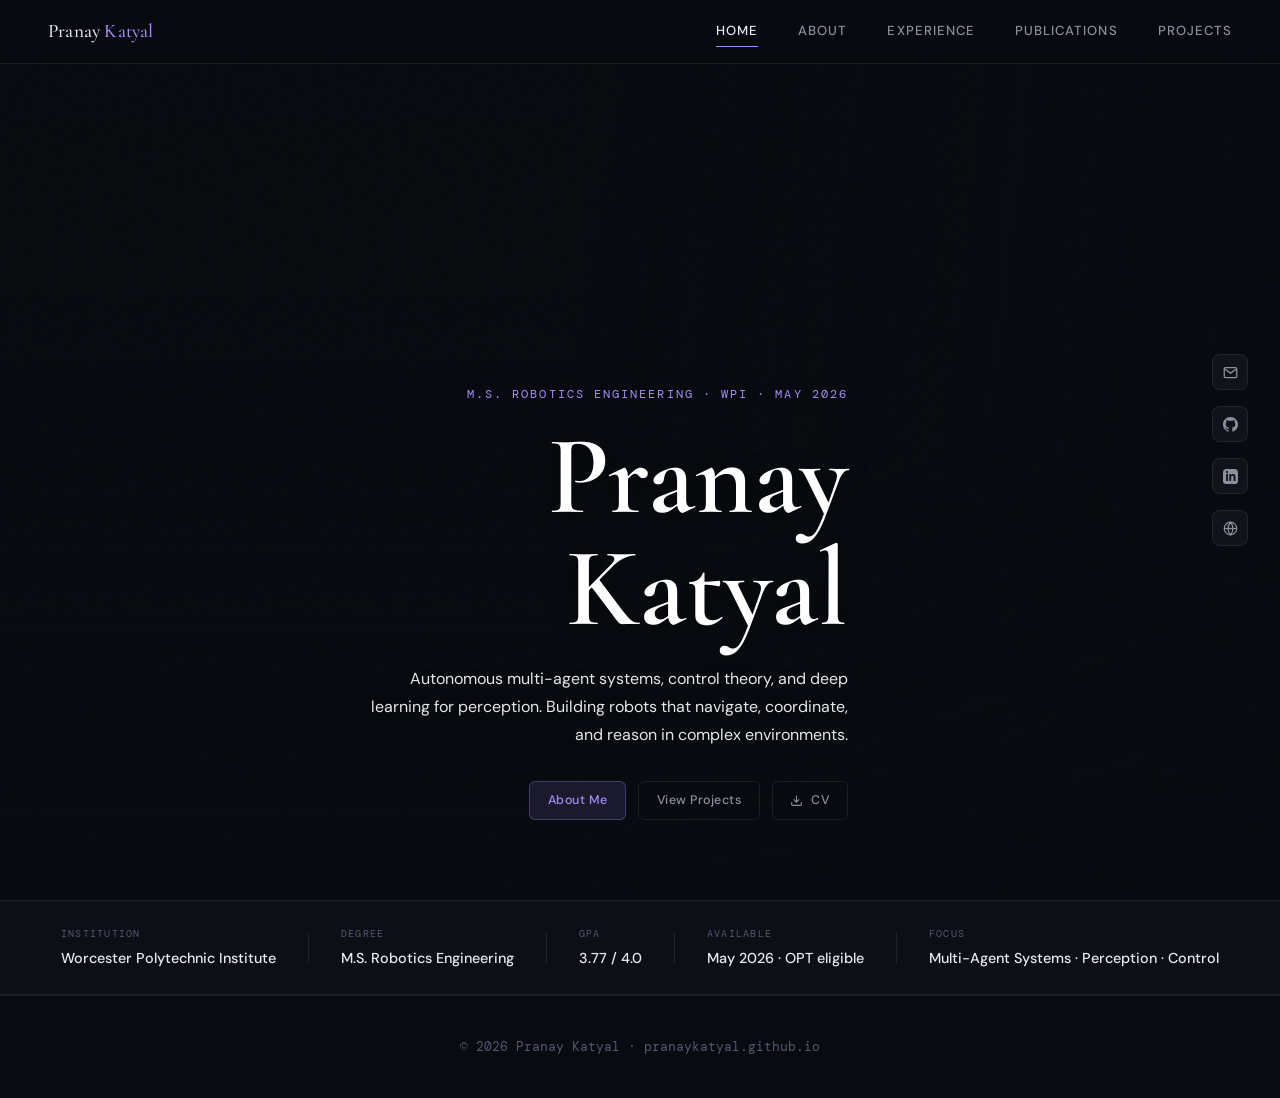
==== index.html @ c5bf6b52 "Update index.html" ====
<!DOCTYPE html>
<html lang="en">
<head>
  <meta charset="UTF-8">
  <meta name="viewport" content="width=device-width, initial-scale=1.0">
  <title>Pranay Katyal — Robotics Engineer</title>
  <link rel="stylesheet" href="shared.css">
  <style>
    /* ── Hero ── */
    .hero {
      position: relative;
      height: 100vh;
      min-height: 600px;
      overflow: hidden;
      display: flex;
      align-items: flex-end;
      justify-content: flex-end;
      padding-bottom: 5rem;
      padding-right: 4rem;
    }

    /* Video layers */
    .hero-video-wrap {
      position: absolute;
      inset: 0;
      z-index: 0;
    }
    .hero-video-wrap video {
      position: absolute;
      inset: 0;
      width: 100%;
      height: 100%;
      object-fit: cover;
    }
      gap: 1rem;
    }
    .demo-item {
      position: relative;
      border-radius: 10px;
      overflow: hidden;
      background: var(--bg2);
      border: 1px solid var(--glass-border);
      aspect-ratio: 16/9;
      transition: border-color 0.3s, transform 0.3s var(--ease);
    }
    .demo-item:hover {
      border-color: rgba(167,139,250,0.4);
      transform: translateY(-2px);
    }
    .demo-item iframe, .demo-item video {
      position: absolute;
      inset: 0;
      width: 100%;
      height: 100%;
      border: none;
      object-fit: cover;
    }
    .demo-item-label {
      position: absolute;
      bottom: 0; left: 0; right: 0;
      padding: 0.5rem 0.75rem;
      background: linear-gradient(to top, rgba(8,11,16,0.9), transparent);
      font-size: 0.72rem;
      color: var(--text-2);
      font-weight: 500;
      pointer-events: none;
      z-index: 2;
    }
    @media (max-width: 900px) { .demo-reel-grid { grid-template-columns: repeat(2, 1fr); } }
    @media (max-width: 480px) { .demo-reel-grid { grid-template-columns: 1fr; } }

    /* Gradient overlay */
    .hero-overlay {
      position: absolute;
      inset: 0;
      background:
        linear-gradient(to top, rgba(8,11,16,0.75) 0%, rgba(8,11,16,0.1) 50%, rgba(8,11,16,0.05) 100%),
        linear-gradient(to left, rgba(8,11,16,0.5) 0%, transparent 55%);
      z-index: 1;
    }

    /* Content */
    .hero-content {
      position: relative;
      z-index: 2;
      max-width: 680px;
      text-align: right;
    }
    .hero-eyebrow {
      font-family: var(--mono);
      font-size: 0.72rem;
      letter-spacing: 0.18em;
      text-transform: uppercase;
      color: var(--purple);
      margin-bottom: 1rem;
      text-shadow: 0 1px 8px rgba(0,0,0,0.8);
      opacity: 0;
      animation: fadeUp 0.8s var(--ease) 0.3s forwards;
    }
    .hero-name {
      font-family: var(--serif);
      font-size: clamp(3.5rem, 9vw, 7rem);
      font-weight: 600;
      line-height: 1.0;
      color: #ffffff;
      text-shadow: 0 2px 20px rgba(0,0,0,0.5);
      margin-bottom: 1.25rem;
      opacity: 0;
      animation: fadeUp 0.9s var(--ease) 0.5s forwards;
    }
    .hero-desc {
      font-size: 1rem;
      color: rgba(255,255,255,0.9);
      max-width: 480px;
      line-height: 1.75;
      margin-bottom: 2rem;
      text-shadow: 0 1px 8px rgba(0,0,0,0.6);
      margin-left: auto;
      opacity: 0;
      animation: fadeUp 0.9s var(--ease) 0.7s forwards;
    }
    .hero-links {
      display: flex;
      gap: 0.75rem;
      flex-wrap: wrap;
      justify-content: flex-end;
      opacity: 0;
      animation: fadeUp 0.9s var(--ease) 0.9s forwards;
    }



    /* Social strip */
    .social-strip {
      position: absolute;
      right: 2rem;
      top: 50%;
      transform: translateY(-50%);
      z-index: 3;
      display: flex;
      flex-direction: column;
      gap: 1rem;
    }
    .social-strip a {
      width: 36px;
      height: 36px;
      display: flex;
      align-items: center;
      justify-content: center;
      background: var(--glass);
      border: 1px solid var(--glass-border);
      border-radius: 8px;
      color: var(--text-2);
      backdrop-filter: blur(8px);
      transition: all 0.2s;
      font-size: 0.85rem;
    }
    .social-strip a:hover {
      border-color: var(--purple);
      color: var(--purple);
      background: var(--purple-dim);
    }

    @keyframes fadeUp {
      from { opacity: 0; transform: translateY(20px); }
      to   { opacity: 1; transform: translateY(0); }
    }

    /* ── Quick info strip below hero ── */
    .info-strip {
      border-top: 1px solid var(--glass-border);
      border-bottom: 1px solid var(--glass-border);
      background: rgba(13,17,23,0.9);
      padding: 1.5rem 0;
    }
    .info-strip .container {
      display: flex;
      gap: 2rem;
      align-items: center;
      flex-wrap: nowrap;
      justify-content: center;
    }
    .info-item-value {
      font-size: 0.85rem;
      color: var(--text);
      font-weight: 500;
      white-space: nowrap;
    }
    .info-item-label {
      font-family: var(--mono);
      font-size: 0.62rem;
      letter-spacing: 0.12em;
      text-transform: uppercase;
      color: var(--text-3);
      white-space: nowrap;
    }
    .info-item {
      display: flex;
      flex-direction: column;
      gap: 0.2rem;
    }
    .info-item-label {
      font-family: var(--mono);
      font-size: 0.65rem;
      letter-spacing: 0.12em;
      text-transform: uppercase;
      color: var(--text-3);
    }
    .info-item-value {
      font-size: 0.9rem;
      color: var(--text);
      font-weight: 500;
    }
    .info-sep {
      width: 1px;
      height: 30px;
      background: var(--glass-border);
      flex-shrink: 0;
    }

    @media (max-width: 768px) {
      .social-strip { display: none; }
      .hero-content { max-width: 100%; }
      .info-strip .container { gap: 1.5rem; }
      .info-sep { display: none; }
    }
  </style>
</head>
<body>

<nav class="site-nav">
  <a href="index.html" class="nav-name">Pranay <span>Katyal</span></a>
  <div class="nav-links">
    <a href="index.html" class="active">Home</a>
    <a href="about.html">About</a>
    <a href="experience.html">Experience</a>
    <a href="publications.html">Publications</a>
    <a href="projects.html">Projects</a>
  </div>
</nav>

<!-- ── Hero ── -->
<section class="hero">
  <div class="hero-video-wrap">
    <!-- Replace with your actual research video filename -->
    <video autoplay muted loop playsinline src="videos/portfolio_landing.mp4"></video>
  </div>
  <div class="hero-overlay"></div>

  <div class="container">
    <div class="hero-content">
      <p class="hero-eyebrow">M.S. Robotics Engineering · WPI · May 2026</p>
      <h1 class="hero-name">Pranay<br>Katyal</h1>
      <p class="hero-desc">Autonomous multi-agent systems, control theory, and deep learning for perception. Building robots that navigate, coordinate, and reason in complex environments.</p>
      <div class="hero-links">
        <a href="about.html" class="btn btn-solid">About Me</a>
        <a href="projects.html" class="btn btn-ghost">View Projects</a>
        <a href="Pranay_Katyal_Robotics_CV.pdf" download class="btn btn-ghost">
          <svg width="13" height="13" viewBox="0 0 24 24" fill="none" stroke="currentColor" stroke-width="2"><path d="M21 15v4a2 2 0 0 1-2 2H5a2 2 0 0 1-2-2v-4"/><polyline points="7 10 12 15 17 10"/><line x1="12" y1="3" x2="12" y2="15"/></svg>
          CV
        </a>
      </div>
    </div>
  </div>

  <!-- Social strip -->
  <div class="social-strip">
    <a href="mailto:pranaykatyal2@gmail.com" title="Email">
      <svg width="15" height="15" viewBox="0 0 24 24" fill="none" stroke="currentColor" stroke-width="2"><path d="M4 4h16c1.1 0 2 .9 2 2v12c0 1.1-.9 2-2 2H4c-1.1 0-2-.9-2-2V6c0-1.1.9-2 2-2z"/><polyline points="22,6 12,13 2,6"/></svg>
    </a>
    <a href="https://github.com/pranaykatyal" target="_blank" title="GitHub">
      <svg width="15" height="15" viewBox="0 0 24 24" fill="currentColor"><path d="M12 0c-6.626 0-12 5.373-12 12 0 5.302 3.438 9.8 8.207 11.387.599.111.793-.261.793-.577v-2.234c-3.338.726-4.033-1.416-4.033-1.416-.546-1.387-1.333-1.756-1.333-1.756-1.089-.745.083-.729.083-.729 1.205.084 1.839 1.237 1.839 1.237 1.07 1.834 2.807 1.304 3.492.997.107-.775.418-1.305.762-1.604-2.665-.305-5.467-1.334-5.467-5.931 0-1.311.469-2.381 1.236-3.221-.124-.303-.535-1.524.117-3.176 0 0 1.008-.322 3.301 1.23.957-.266 1.983-.399 3.003-.404 1.02.005 2.047.138 3.006.404 2.291-1.552 3.297-1.23 3.297-1.23.653 1.653.242 2.874.118 3.176.77.84 1.235 1.911 1.235 3.221 0 4.609-2.807 5.624-5.479 5.921.43.372.823 1.102.823 2.222v3.293c0 .319.192.694.801.576 4.765-1.589 8.199-6.086 8.199-11.386 0-6.627-5.373-12-12-12z"/></svg>
    </a>
    <a href="https://www.linkedin.com/in/pranay-katyal/" target="_blank" title="LinkedIn">
      <svg width="15" height="15" viewBox="0 0 24 24" fill="currentColor"><path d="M19 0h-14c-2.761 0-5 2.239-5 5v14c0 2.761 2.239 5 5 5h14c2.762 0 5-2.239 5-5v-14c0-2.761-2.238-5-5-5zm-11 19h-3v-11h3v11zm-1.5-12.268c-.966 0-1.75-.79-1.75-1.764s.784-1.764 1.75-1.764 1.75.79 1.75 1.764-.783 1.764-1.75 1.764zm13.5 12.268h-3v-5.604c0-3.368-4-3.113-4 0v5.604h-3v-11h3v1.765c1.396-2.586 7-2.777 7 2.476v6.759z"/></svg>
    </a>
    <a href="https://pranaykatyal.github.io" title="Portfolio">
      <svg width="15" height="15" viewBox="0 0 24 24" fill="none" stroke="currentColor" stroke-width="2"><circle cx="12" cy="12" r="10"/><line x1="2" y1="12" x2="22" y2="12"/><path d="M12 2a15.3 15.3 0 0 1 4 10 15.3 15.3 0 0 1-4 10 15.3 15.3 0 0 1-4-10 15.3 15.3 0 0 1 4-10z"/></svg>
    </a>
  </div>


</section>

<!-- ── Info strip ── -->
<div class="info-strip">
  <div class="container">
    <div class="info-item">
      <span class="info-item-label">Institution</span>
      <span class="info-item-value">Worcester Polytechnic Institute</span>
    </div>
    <div class="info-sep"></div>
    <div class="info-item">
      <span class="info-item-label">Degree</span>
      <span class="info-item-value">M.S. Robotics Engineering</span>
    </div>
    <div class="info-sep"></div>
    <div class="info-item">
      <span class="info-item-label">GPA</span>
      <span class="info-item-value">3.77 / 4.0</span>
    </div>
    <div class="info-sep"></div>
    <div class="info-item">
      <span class="info-item-label">Available</span>
      <span class="info-item-value">May 2026 · OPT eligible</span>
    </div>
    <div class="info-sep"></div>
    <div class="info-item">
      <span class="info-item-label">Focus</span>
      <span class="info-item-value">Multi-Agent Systems · Perception · Control</span>
    </div>
  </div>
</div>

<footer class="site-footer">
  <p>© 2026 Pranay Katyal · pranaykatyal.github.io</p>
</footer>

<script>
  const reveals = document.querySelectorAll('.reveal');
  const ro = new IntersectionObserver(entries => {
    entries.forEach(e => { if (e.isIntersecting) e.target.classList.add('visible'); });
  }, { threshold: 0.1 });
  reveals.forEach(el => ro.observe(el));
</script>
</body>
</html>
---- shared.css ----
/* ============================================================
   SHARED STYLES — pranaykatyal.github.io
   ============================================================ */

@import url('https://fonts.googleapis.com/css2?family=DM+Sans:ital,wght@0,300;0,400;0,500;0,600;1,300&family=DM+Mono:wght@400;500&family=Cormorant+Garamond:wght@400;500;600&display=swap');

/* ── Variables ── */
:root {
  --bg:          #080b10;
  --bg1:         #0d1117;
  --bg2:         #111620;
  --glass:       rgba(255,255,255,0.04);
  --glass-border:rgba(255,255,255,0.08);
  --glass-hover: rgba(255,255,255,0.07);
  --purple:      #a78bfa;
  --purple-dim:  rgba(167,139,250,0.12);
  --purple-glow: rgba(167,139,250,0.25);
  --text:        #e8eaf0;
  --text-2:      #8b90a0;
  --text-3:      #545870;
  --mono:        'DM Mono', monospace;
  --sans:        'DM Sans', sans-serif;
  --serif:       'Cormorant Garamond', serif;
  --radius:      12px;
  --nav-h:       64px;
  --ease:        cubic-bezier(0.16,1,0.3,1);
}

/* ── Reset ── */
*, *::before, *::after { box-sizing: border-box; margin: 0; padding: 0; }
html { scroll-behavior: smooth; }
body {
  background: var(--bg);
  color: var(--text);
  font-family: var(--sans);
  font-size: 15px;
  line-height: 1.7;
  -webkit-font-smoothing: antialiased;
  overflow-x: hidden;
}
a { color: inherit; text-decoration: none; }
img { display: block; max-width: 100%; }
ul { list-style: none; }

/* ── Noise texture overlay ── */
body::before {
  content: '';
  position: fixed;
  inset: 0;
  background-image: url("data:image/svg+xml,%3Csvg viewBox='0 0 200 200' xmlns='http://www.w3.org/2000/svg'%3E%3Cfilter id='n'%3E%3CfeTurbulence type='fractalNoise' baseFrequency='0.9' numOctaves='4' stitchTiles='stitch'/%3E%3C/filter%3E%3Crect width='100%25' height='100%25' filter='url(%23n)' opacity='0.03'/%3E%3C/svg%3E");
  pointer-events: none;
  z-index: 0;
  opacity: 0.4;
}

/* ── Nav ── */
nav.site-nav {
  position: fixed;
  top: 0; left: 0; right: 0;
  height: var(--nav-h);
  z-index: 100;
  display: flex;
  align-items: center;
  justify-content: space-between;
  padding: 0 3rem;
  background: rgba(8,11,16,0.8);
  backdrop-filter: blur(20px);
  border-bottom: 1px solid var(--glass-border);
  transition: background 0.3s;
}
.nav-name {
  font-family: var(--serif);
  font-size: 1.2rem;
  font-weight: 500;
  color: var(--text);
  letter-spacing: 0.01em;
}
.nav-name span {
  color: var(--purple);
}
.nav-links {
  display: flex;
  gap: 2.5rem;
  align-items: center;
}
.nav-links a {
  font-size: 0.82rem;
  font-weight: 500;
  letter-spacing: 0.08em;
  text-transform: uppercase;
  color: var(--text-2);
  transition: color 0.2s;
  position: relative;
}
.nav-links a::after {
  content: '';
  position: absolute;
  bottom: -4px; left: 0;
  width: 0; height: 1px;
  background: var(--purple);
  transition: width 0.3s var(--ease);
}
.nav-links a:hover,
.nav-links a.active { color: var(--text); }
.nav-links a:hover::after,
.nav-links a.active::after { width: 100%; }

/* ── Page wrapper ── */
.page-body {
  padding-top: var(--nav-h);
  position: relative;
  z-index: 1;
}

/* ── Section ── */
.section {
  padding: 6rem 0;
}
.container {
  max-width: 1100px;
  margin: 0 auto;
  padding: 0 2rem;
}

/* ── Section title ── */
.section-label {
  font-family: var(--mono);
  font-size: 0.72rem;
  letter-spacing: 0.15em;
  text-transform: uppercase;
  color: var(--purple);
  margin-bottom: 0.75rem;
}
.section-title {
  font-family: var(--serif);
  font-size: clamp(2rem, 4vw, 3rem);
  font-weight: 500;
  line-height: 1.15;
  color: var(--text);
  margin-bottom: 3rem;
}
.section-title em {
  font-style: italic;
  color: var(--purple);
}

/* ── Glass card ── */
.glass-card {
  background: var(--glass);
  border: 1px solid var(--glass-border);
  border-radius: var(--radius);
  backdrop-filter: blur(12px);
  transition: background 0.3s, border-color 0.3s, transform 0.3s var(--ease), box-shadow 0.3s;
}
.glass-card:hover {
  background: var(--glass-hover);
  border-color: rgba(167,139,250,0.2);
  transform: translateY(-3px);
  box-shadow: 0 12px 40px rgba(0,0,0,0.4);
}

/* ── Tags ── */
.tag-row {
  display: flex;
  flex-wrap: wrap;
  gap: 0.4rem;
}
.tag {
  font-family: var(--mono);
  font-size: 0.7rem;
  padding: 0.25rem 0.65rem;
  border-radius: 4px;
  background: var(--purple-dim);
  color: var(--purple);
  border: 1px solid rgba(167,139,250,0.2);
  white-space: nowrap;
}

/* ── Buttons ── */
.btn {
  display: inline-flex;
  align-items: center;
  gap: 0.5rem;
  padding: 0.5rem 1.1rem;
  border-radius: 6px;
  font-size: 0.78rem;
  font-weight: 500;
  letter-spacing: 0.04em;
  cursor: pointer;
  transition: all 0.2s;
  border: none;
  white-space: nowrap;
}
.btn-ghost {
  background: transparent;
  border: 1px solid var(--glass-border);
  color: var(--text-2);
}
.btn-ghost:hover {
  border-color: var(--purple);
  color: var(--purple);
  background: var(--purple-dim);
}
.btn-solid {
  background: var(--purple-dim);
  border: 1px solid rgba(167,139,250,0.3);
  color: var(--purple);
}
.btn-solid:hover {
  background: rgba(167,139,250,0.2);
  box-shadow: 0 0 20px var(--purple-glow);
}

/* ── Divider ── */
.divider {
  width: 40px;
  height: 1px;
  background: var(--purple);
  margin: 1.5rem 0;
  opacity: 0.6;
}

/* ── Fade-in on scroll ── */
.reveal {
  opacity: 0;
  transform: translateY(24px);
  transition: opacity 0.7s var(--ease), transform 0.7s var(--ease);
}
.reveal.visible {
  opacity: 1;
  transform: translateY(0);
}

/* ── Footer ── */
footer.site-footer {
  border-top: 1px solid var(--glass-border);
  padding: 2.5rem 0;
  text-align: center;
}
footer.site-footer p {
  font-size: 0.8rem;
  color: var(--text-3);
  font-family: var(--mono);
}

/* ── Scrollbar ── */
::-webkit-scrollbar { width: 4px; }
::-webkit-scrollbar-track { background: var(--bg); }
::-webkit-scrollbar-thumb { background: var(--text-3); border-radius: 2px; }

/* ── Responsive ── */
@media (max-width: 768px) {
  nav.site-nav { padding: 0 1.5rem; }
  .nav-links { gap: 1.25rem; }
  .nav-links a { font-size: 0.75rem; }
  .section { padding: 4rem 0; }
  .container { padding: 0 1.25rem; }
}
@media (max-width: 480px) {
  .nav-links { gap: 0.85rem; }
  .nav-name { font-size: 1rem; }
}
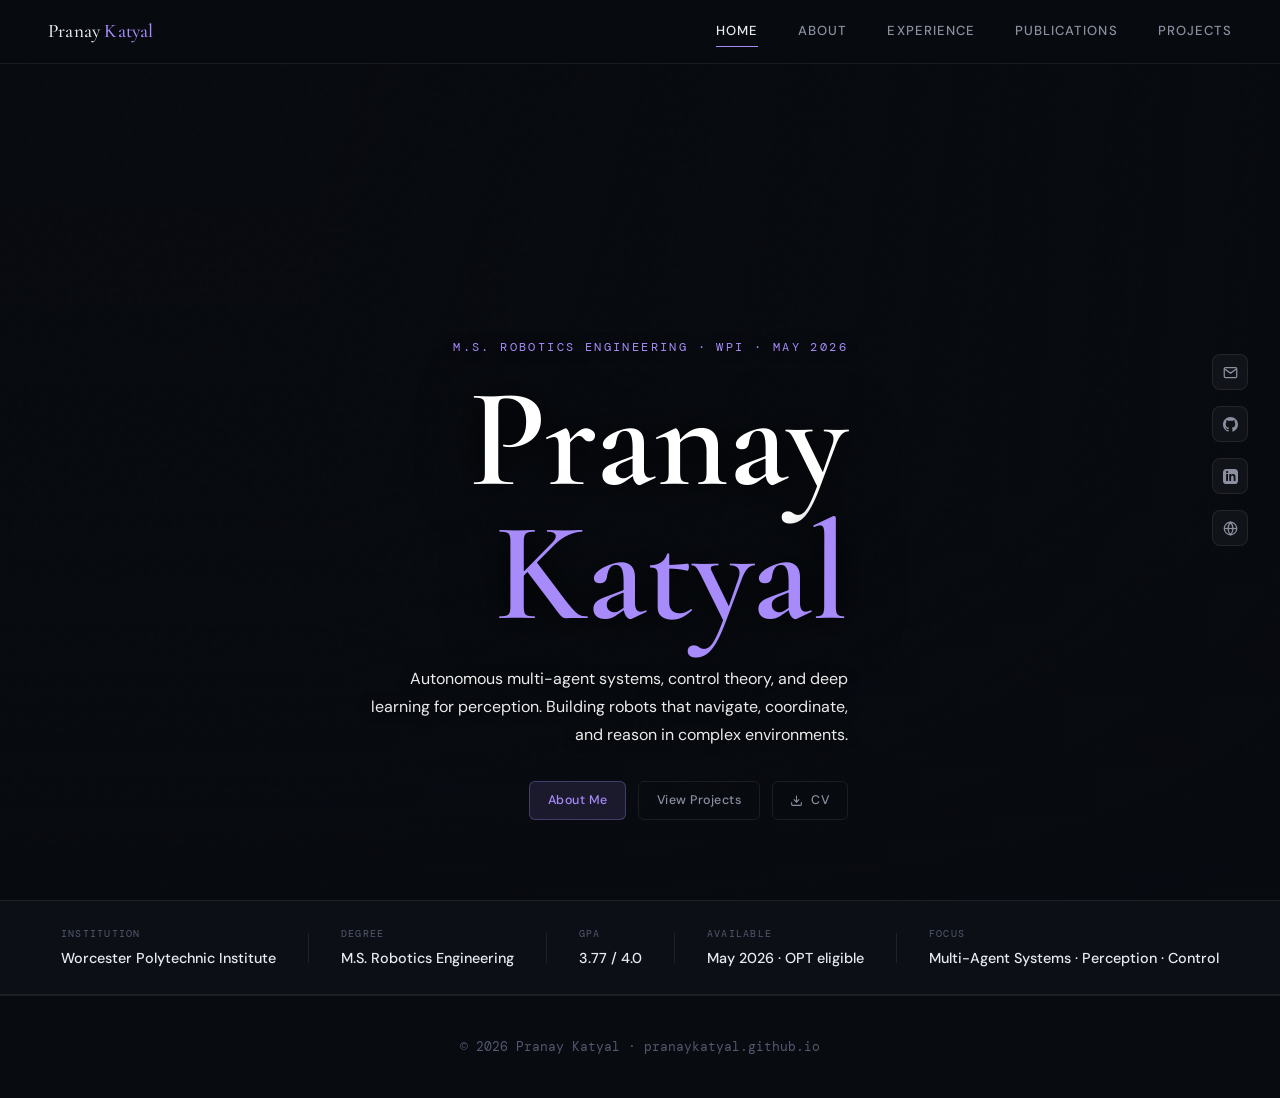
==== commit a302d428: "Update index.html" ====
--- a/index.html
+++ b/index.html
@@ -74,8 +74,8 @@
       position: absolute;
       inset: 0;
       background:
-        linear-gradient(to top, rgba(8,11,16,0.75) 0%, rgba(8,11,16,0.1) 50%, rgba(8,11,16,0.05) 100%),
-        linear-gradient(to left, rgba(8,11,16,0.5) 0%, transparent 55%);
+        linear-gradient(to top, rgba(8,11,16,0.85) 0%, rgba(8,11,16,0.15) 45%, rgba(8,11,16,0.05) 100%),
+        linear-gradient(to left, rgba(8,11,16,0.75) 0%, rgba(8,11,16,0.2) 50%, transparent 75%);
       z-index: 1;
     }
 
@@ -83,38 +83,39 @@
     .hero-content {
       position: relative;
       z-index: 2;
-      max-width: 680px;
+      max-width: 750px;
       text-align: right;
     }
     .hero-eyebrow {
       font-family: var(--mono);
-      font-size: 0.72rem;
-      letter-spacing: 0.18em;
+      font-size: 0.75rem;
+      letter-spacing: 0.2em;
       text-transform: uppercase;
       color: var(--purple);
       margin-bottom: 1rem;
-      text-shadow: 0 1px 8px rgba(0,0,0,0.8);
+      text-shadow: 0 1px 12px rgba(0,0,0,1);
       opacity: 0;
       animation: fadeUp 0.8s var(--ease) 0.3s forwards;
     }
     .hero-name {
       font-family: var(--serif);
-      font-size: clamp(3.5rem, 9vw, 7rem);
+      font-size: clamp(4.5rem, 11vw, 9rem);
       font-weight: 600;
-      line-height: 1.0;
+      line-height: 0.95;
       color: #ffffff;
-      text-shadow: 0 2px 20px rgba(0,0,0,0.5);
-      margin-bottom: 1.25rem;
+      text-shadow: 0 2px 30px rgba(0,0,0,0.9), 0 4px 60px rgba(0,0,0,0.6);
+      margin-bottom: 1.5rem;
       opacity: 0;
       animation: fadeUp 0.9s var(--ease) 0.5s forwards;
     }
+    .hero-name .accent { color: var(--purple); }
     .hero-desc {
       font-size: 1rem;
-      color: rgba(255,255,255,0.9);
+      color: rgba(255,255,255,0.92);
       max-width: 480px;
       line-height: 1.75;
       margin-bottom: 2rem;
-      text-shadow: 0 1px 8px rgba(0,0,0,0.6);
+      text-shadow: 0 1px 12px rgba(0,0,0,0.9);
       margin-left: auto;
       opacity: 0;
       animation: fadeUp 0.9s var(--ease) 0.7s forwards;
@@ -250,7 +251,7 @@
   <div class="container">
     <div class="hero-content">
       <p class="hero-eyebrow">M.S. Robotics Engineering · WPI · May 2026</p>
-      <h1 class="hero-name">Pranay<br>Katyal</h1>
+      <h1 class="hero-name">Pranay<br><span class="accent">Katyal</span></h1>
       <p class="hero-desc">Autonomous multi-agent systems, control theory, and deep learning for perception. Building robots that navigate, coordinate, and reason in complex environments.</p>
       <div class="hero-links">
         <a href="about.html" class="btn btn-solid">About Me</a>
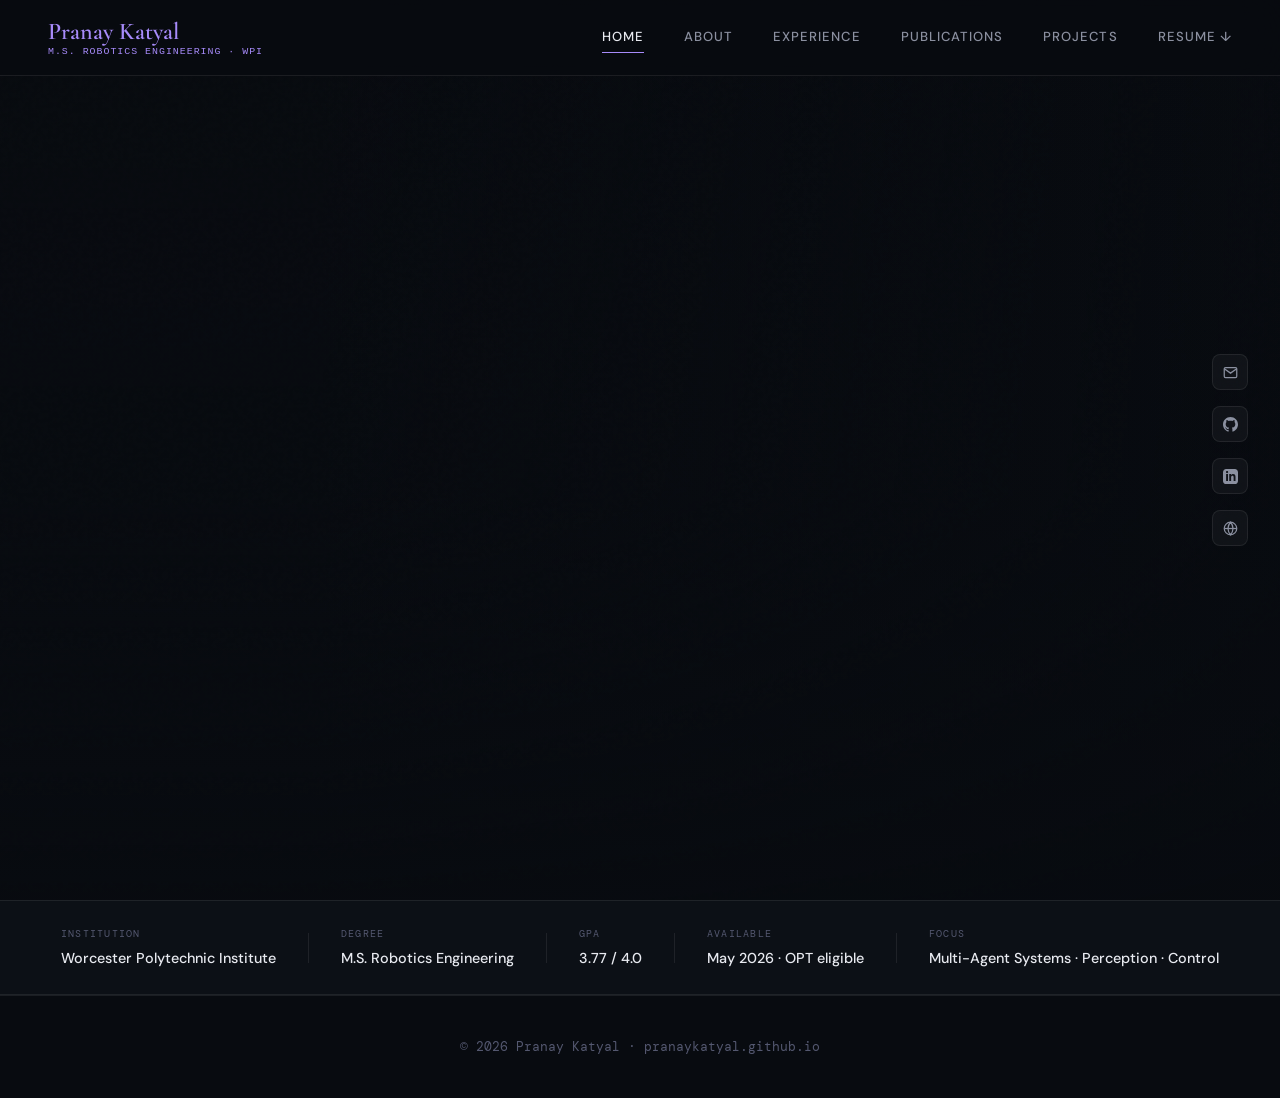
==== commit 2cf50ef3: "Update index.html" ====
--- a/index.html
+++ b/index.html
@@ -230,39 +230,26 @@
 <body>
 
 <nav class="site-nav">
-  <a href="index.html" class="nav-name">Pranay <span>Katyal</span></a>
+  <a href="index.html" class="nav-name">
+    <span class="nav-name-main">Pranay <span>Katyal</span></span>
+    <span class="nav-name-sub">M.S. Robotics Engineering · WPI</span>
+  </a>
   <div class="nav-links">
     <a href="index.html" class="active">Home</a>
     <a href="about.html">About</a>
     <a href="experience.html">Experience</a>
     <a href="publications.html">Publications</a>
     <a href="projects.html">Projects</a>
+    <a href="Pranay_Katyal_Robotics_CV.pdf" download class="nav-cv-btn">Resume ↓</a>
   </div>
 </nav>
 
 <!-- ── Hero ── -->
 <section class="hero">
   <div class="hero-video-wrap">
-    <!-- Replace with your actual research video filename -->
     <video autoplay muted loop playsinline src="videos/portfolio_landing.mp4"></video>
   </div>
   <div class="hero-overlay"></div>
-
-  <div class="container">
-    <div class="hero-content">
-      <p class="hero-eyebrow">M.S. Robotics Engineering · WPI · May 2026</p>
-      <h1 class="hero-name">Pranay<br><span class="accent">Katyal</span></h1>
-      <p class="hero-desc">Autonomous multi-agent systems, control theory, and deep learning for perception. Building robots that navigate, coordinate, and reason in complex environments.</p>
-      <div class="hero-links">
-        <a href="about.html" class="btn btn-solid">About Me</a>
-        <a href="projects.html" class="btn btn-ghost">View Projects</a>
-        <a href="Pranay_Katyal_Robotics_CV.pdf" download class="btn btn-ghost">
-          <svg width="13" height="13" viewBox="0 0 24 24" fill="none" stroke="currentColor" stroke-width="2"><path d="M21 15v4a2 2 0 0 1-2 2H5a2 2 0 0 1-2-2v-4"/><polyline points="7 10 12 15 17 10"/><line x1="12" y1="3" x2="12" y2="15"/></svg>
-          CV
-        </a>
-      </div>
-    </div>
-  </div>
 
   <!-- Social strip -->
   <div class="social-strip">
--- a/shared.css
+++ b/shared.css
@@ -22,7 +22,7 @@
   --sans:        'DM Sans', sans-serif;
   --serif:       'Cormorant Garamond', serif;
   --radius:      12px;
-  --nav-h:       64px;
+  --nav-h:       76px;
   --ease:        cubic-bezier(0.16,1,0.3,1);
 }
 
@@ -73,11 +73,29 @@
   font-size: 1.2rem;
   font-weight: 500;
   color: var(--text);
-  letter-spacing: 0.01em;
-}
-.nav-name span {
-  color: var(--purple);
-}
+  text-decoration: none;
+  transition: color var(--transition-speed);
+  display: flex;
+  flex-direction: column;
+  gap: 0.1rem;
+}
+.nav-name-main {
+  font-family: var(--serif);
+  font-size: 1.5rem;
+  font-weight: 600;
+  color: var(--text);
+  line-height: 1.1;
+}
+.nav-name-main span { color: var(--purple); }
+.nav-name-sub {
+  font-family: var(--mono);
+  font-size: 0.62rem;
+  letter-spacing: 0.1em;
+  text-transform: uppercase;
+  color: var(--text-3);
+  line-height: 1;
+}
+.nav-name span { color: var(--purple); }
 .nav-links {
   display: flex;
   gap: 2.5rem;
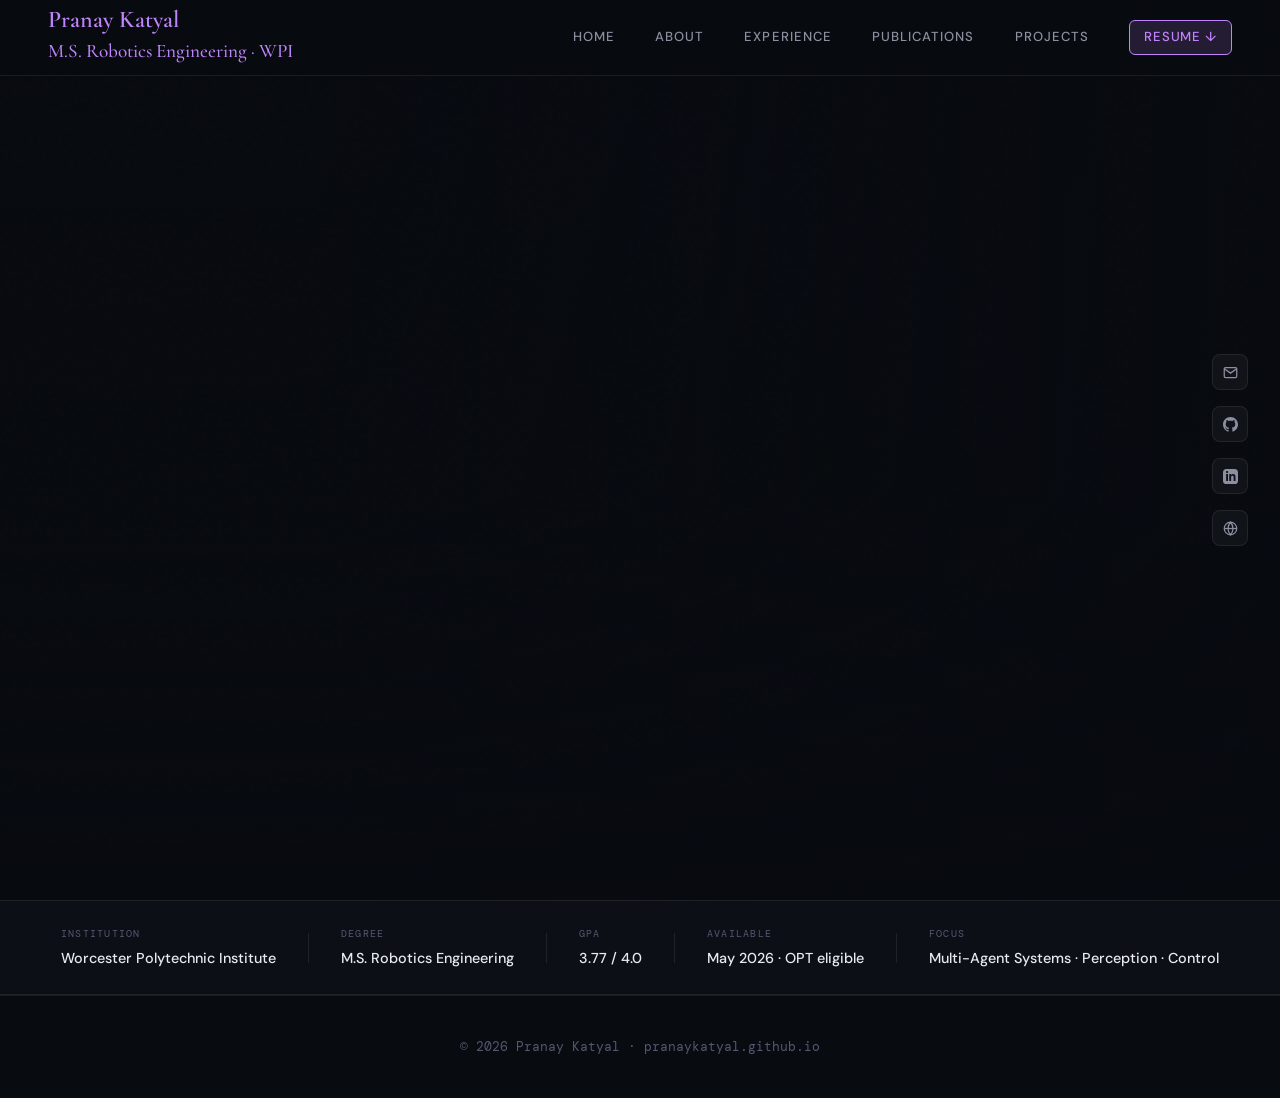
==== commit 1a97002f: "Update index.html" ====
--- a/index.html
+++ b/index.html
@@ -231,8 +231,7 @@
 
 <nav class="site-nav">
   <a href="index.html" class="nav-name">
-    <span class="nav-name-main">Pranay <span>Katyal</span></span>
-    <span class="nav-name-sub">M.S. Robotics Engineering · WPI</span>
+    <span class="nav-name-main">Pranay Katyal</span><span class="nav-name-ms">M.S. Robotics Engineering · WPI</span>
   </a>
   <div class="nav-links">
     <a href="index.html" class="active">Home</a>
--- a/shared.css
+++ b/shared.css
@@ -12,9 +12,9 @@
   --glass:       rgba(255,255,255,0.04);
   --glass-border:rgba(255,255,255,0.08);
   --glass-hover: rgba(255,255,255,0.07);
-  --purple:      #a78bfa;
-  --purple-dim:  rgba(167,139,250,0.12);
-  --purple-glow: rgba(167,139,250,0.25);
+  --purple:      #c084fc;
+  --purple-dim:  rgba(192,132,252,0.15);
+  --purple-glow: rgba(192,132,252,0.35);
   --text:        #e8eaf0;
   --text-2:      #8b90a0;
   --text-3:      #545870;
@@ -110,7 +110,20 @@
   transition: color 0.2s;
   position: relative;
 }
-.nav-links a::after {
+.nav-links a.nav-cv-btn {
+  padding: 0.35rem 0.9rem;
+  border: 1px solid var(--purple);
+  border-radius: 6px;
+  color: var(--purple);
+  background: var(--purple-dim);
+  letter-spacing: 0.06em;
+  transition: all 0.2s;
+}
+.nav-links a.nav-cv-btn:hover {
+  background: rgba(167,139,250,0.2);
+  box-shadow: 0 0 12px var(--purple-glow);
+}
+.nav-links a.nav-cv-btn::after { display: none; }
   content: '';
   position: absolute;
   bottom: -4px; left: 0;
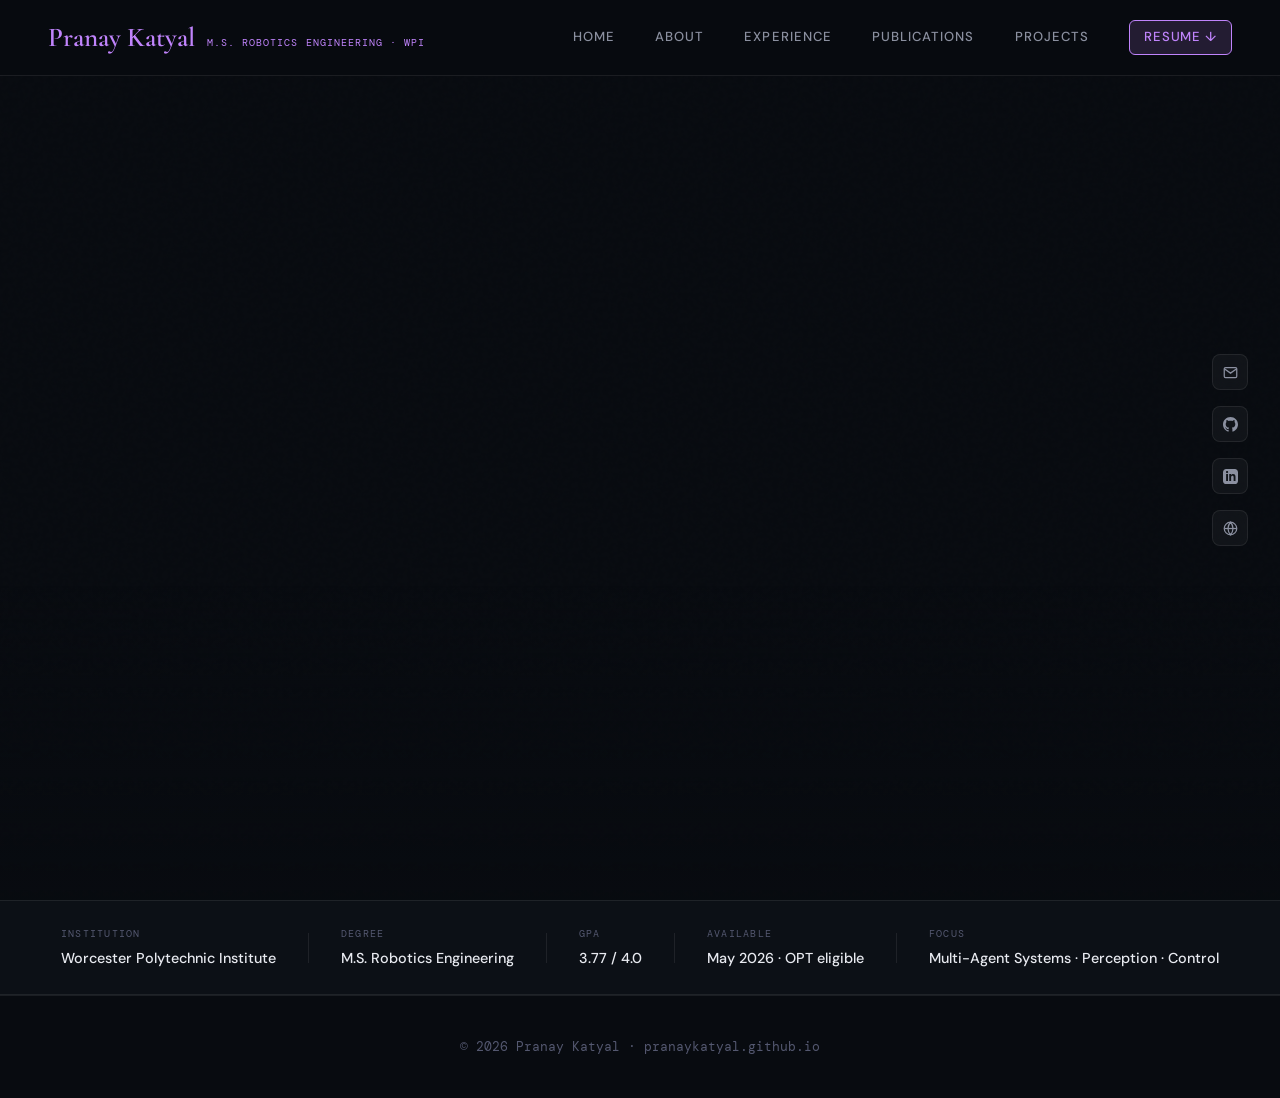
==== commit 4fb21dd0: "Update index.html" ====
--- a/index.html
+++ b/index.html
@@ -73,9 +73,7 @@
     .hero-overlay {
       position: absolute;
       inset: 0;
-      background:
-        linear-gradient(to top, rgba(8,11,16,0.85) 0%, rgba(8,11,16,0.15) 45%, rgba(8,11,16,0.05) 100%),
-        linear-gradient(to left, rgba(8,11,16,0.75) 0%, rgba(8,11,16,0.2) 50%, transparent 75%);
+      background: linear-gradient(to top, rgba(8,11,16,0.9) 0%, rgba(8,11,16,0.5) 20%, transparent 35%);
       z-index: 1;
     }
 
--- a/shared.css
+++ b/shared.css
@@ -70,23 +70,29 @@
 }
 .nav-name {
   font-family: var(--serif);
-  font-size: 1.2rem;
-  font-weight: 500;
   color: var(--text);
   text-decoration: none;
-  transition: color var(--transition-speed);
-  display: flex;
-  flex-direction: column;
-  gap: 0.1rem;
+  display: flex;
+  align-items: baseline;
+  gap: 0.75rem;
+  flex-wrap: nowrap;
 }
 .nav-name-main {
   font-family: var(--serif);
-  font-size: 1.5rem;
+  font-size: 1.7rem;
   font-weight: 600;
-  color: var(--text);
-  line-height: 1.1;
-}
-.nav-name-main span { color: var(--purple); }
+  color: #ffffff;
+  line-height: 1;
+  white-space: nowrap;
+}
+.nav-name-ms {
+  font-family: var(--mono);
+  font-size: 0.65rem;
+  letter-spacing: 0.1em;
+  text-transform: uppercase;
+  color: var(--purple);
+  white-space: nowrap;
+}
 .nav-name-sub {
   font-family: var(--mono);
   font-size: 0.62rem;
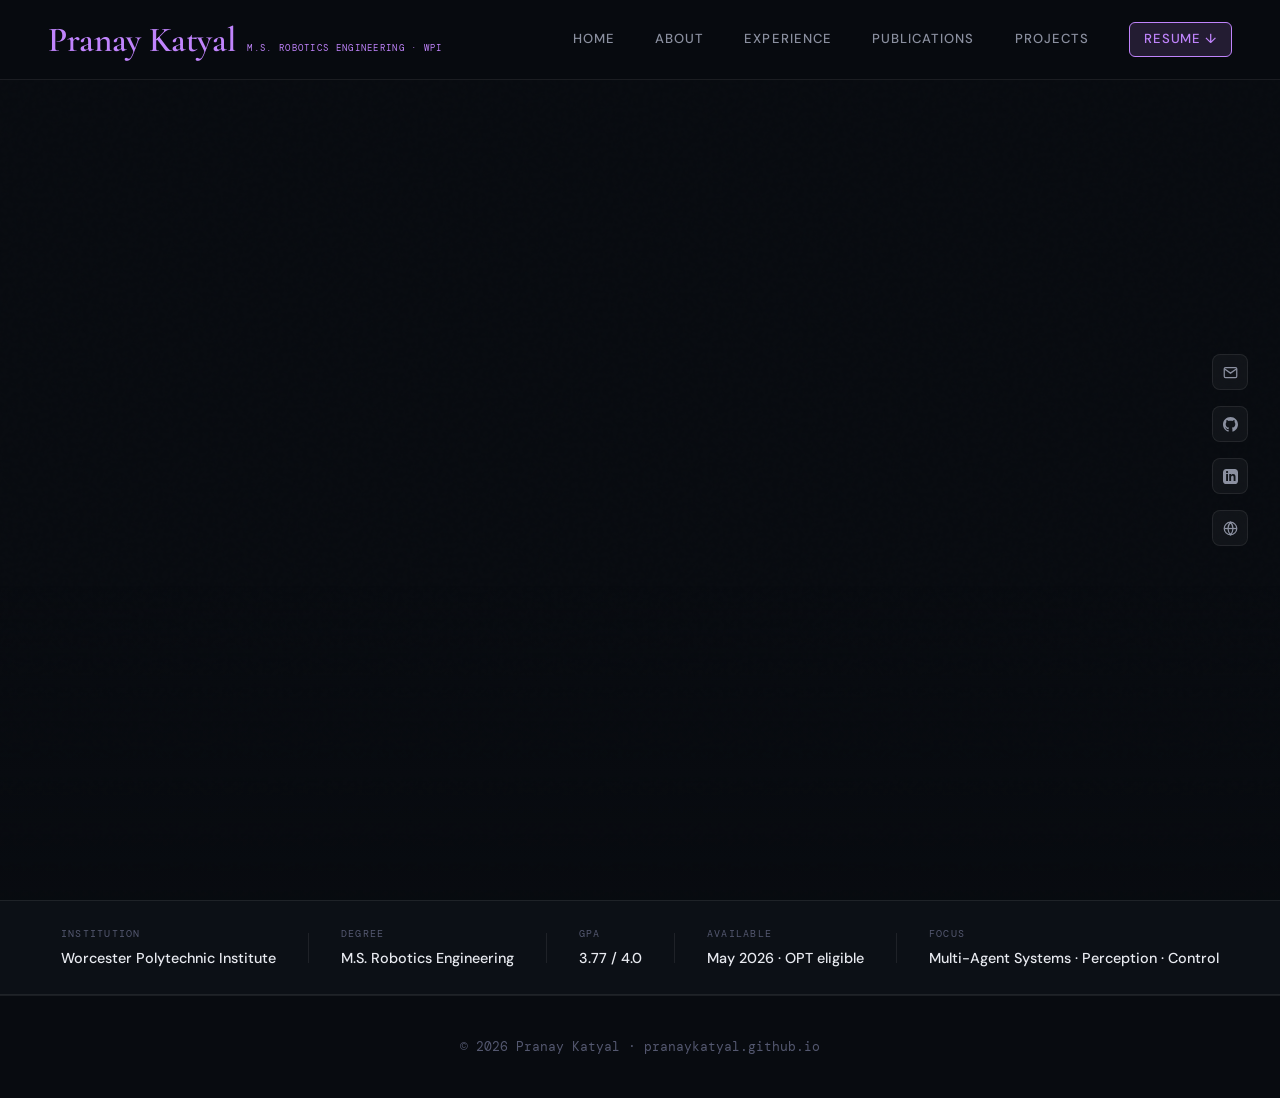
==== commit b8824a60: "Update index.html" ====
--- a/index.html
+++ b/index.html
@@ -4,7 +4,7 @@
   <meta charset="UTF-8">
   <meta name="viewport" content="width=device-width, initial-scale=1.0">
   <title>Pranay Katyal — Robotics Engineer</title>
-  <link rel="stylesheet" href="shared.css">
+  <link rel="stylesheet" href="shared.css?v=2">
   <style>
     /* ── Hero ── */
     .hero {
--- a/shared.css
+++ b/shared.css
@@ -22,7 +22,7 @@
   --sans:        'DM Sans', sans-serif;
   --serif:       'Cormorant Garamond', serif;
   --radius:      12px;
-  --nav-h:       76px;
+  --nav-h:       80px;
   --ease:        cubic-bezier(0.16,1,0.3,1);
 }
 
@@ -79,18 +79,19 @@
 }
 .nav-name-main {
   font-family: var(--serif);
-  font-size: 1.7rem;
+  font-size: 2.2rem;
   font-weight: 600;
-  color: #ffffff;
+  color: var(--purple);
   line-height: 1;
   white-space: nowrap;
+  letter-spacing: -0.01em;
 }
 .nav-name-ms {
   font-family: var(--mono);
-  font-size: 0.65rem;
-  letter-spacing: 0.1em;
+  font-size: 0.58rem;
+  letter-spacing: 0.14em;
   text-transform: uppercase;
-  color: var(--purple);
+  color: var(--text-2);
   white-space: nowrap;
 }
 .nav-name-sub {
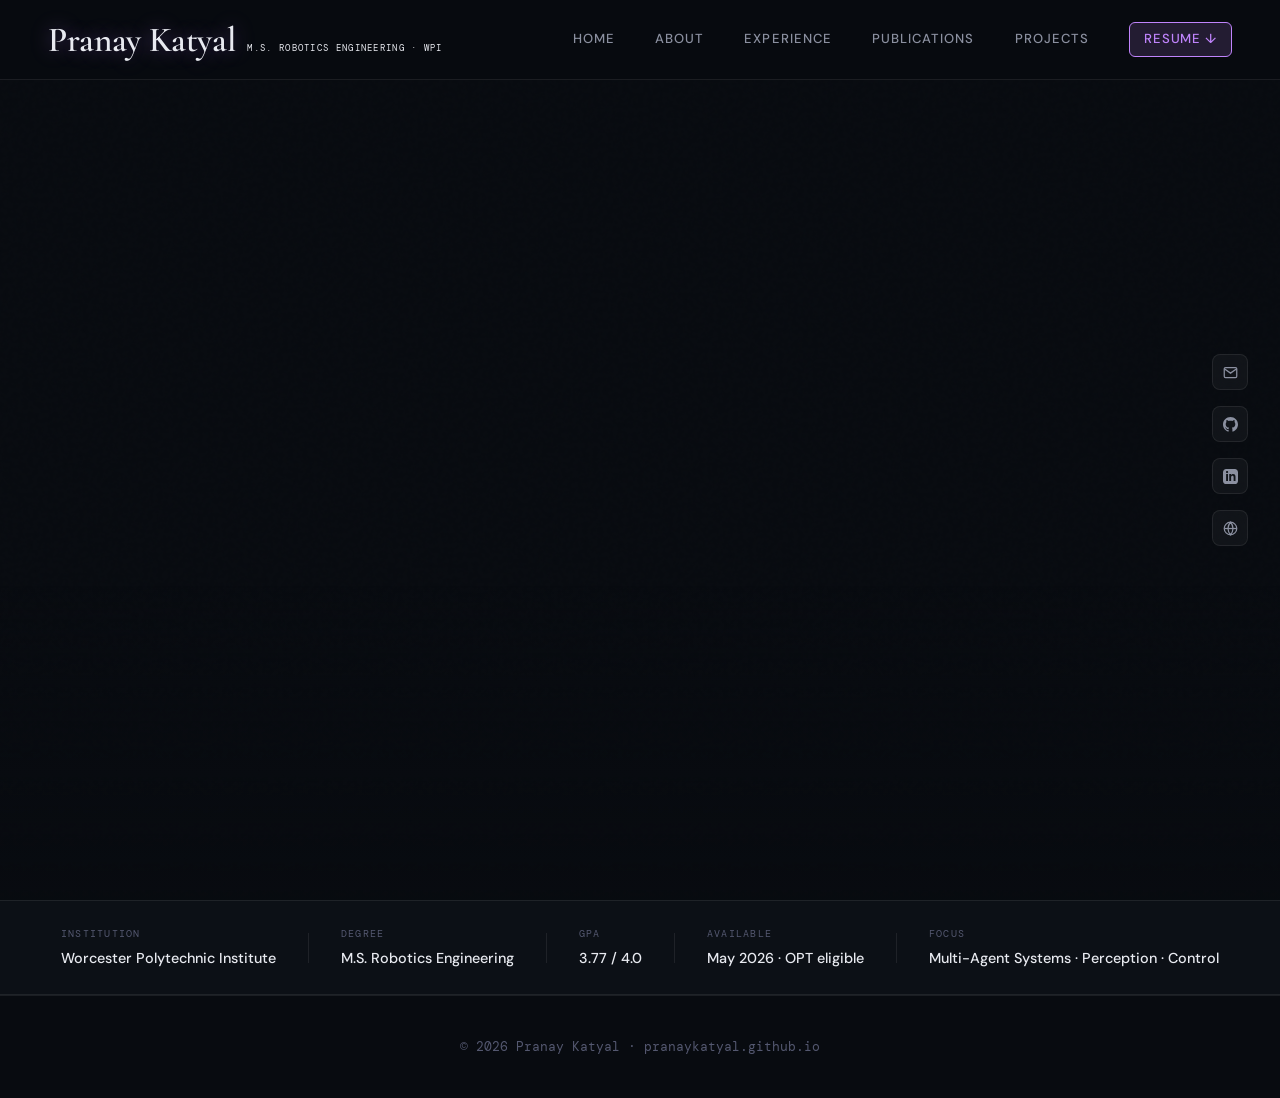
==== commit 63815960: "Update index.html" ====
--- a/index.html
+++ b/index.html
@@ -4,7 +4,7 @@
   <meta charset="UTF-8">
   <meta name="viewport" content="width=device-width, initial-scale=1.0">
   <title>Pranay Katyal — Robotics Engineer</title>
-  <link rel="stylesheet" href="shared.css?v=2">
+  <link rel="stylesheet" href="shared.css?v=3">
   <style>
     /* ── Hero ── */
     .hero {
--- a/shared.css
+++ b/shared.css
@@ -85,6 +85,7 @@
   line-height: 1;
   white-space: nowrap;
   letter-spacing: -0.01em;
+  text-shadow: 0 0 20px rgba(192,132,252,0.4);
 }
 .nav-name-ms {
   font-family: var(--mono);
@@ -102,7 +103,7 @@
   color: var(--text-3);
   line-height: 1;
 }
-.nav-name span { color: var(--purple); }
+.nav-name span { color: inherit; }
 .nav-links {
   display: flex;
   gap: 2.5rem;
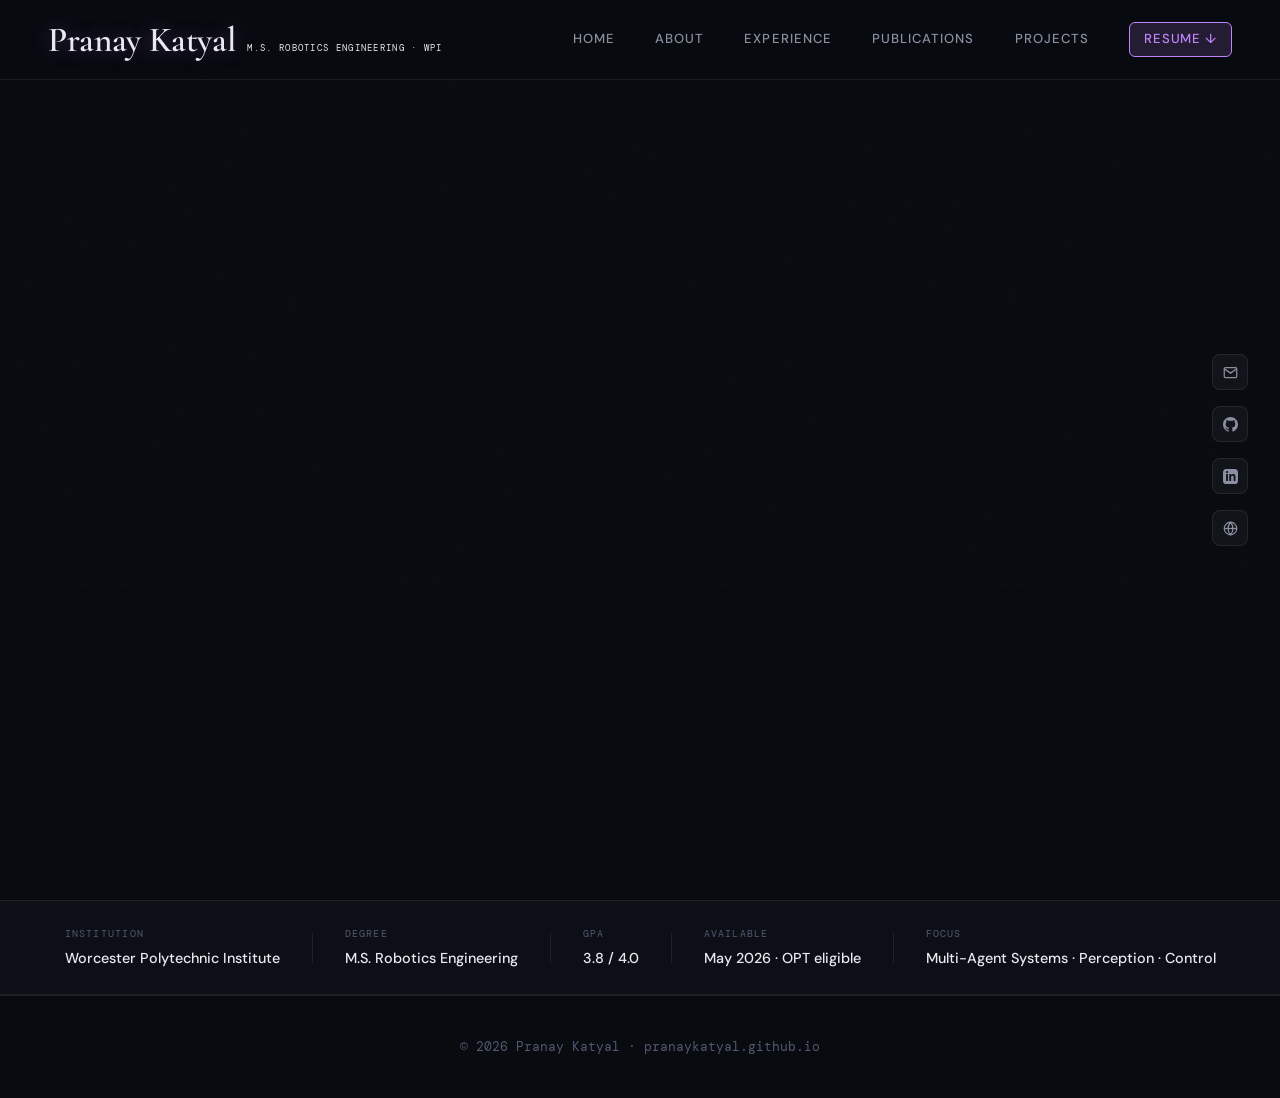
==== commit 524a6a1b: "Correct GPA in info strip Updated GPA from 3.77 to 3.8 in the info strip." ====
--- a/index.html
+++ b/index.html
@@ -282,7 +282,7 @@
     <div class="info-sep"></div>
     <div class="info-item">
       <span class="info-item-label">GPA</span>
-      <span class="info-item-value">3.77 / 4.0</span>
+      <span class="info-item-value">3.8 / 4.0</span>
     </div>
     <div class="info-sep"></div>
     <div class="info-item">
